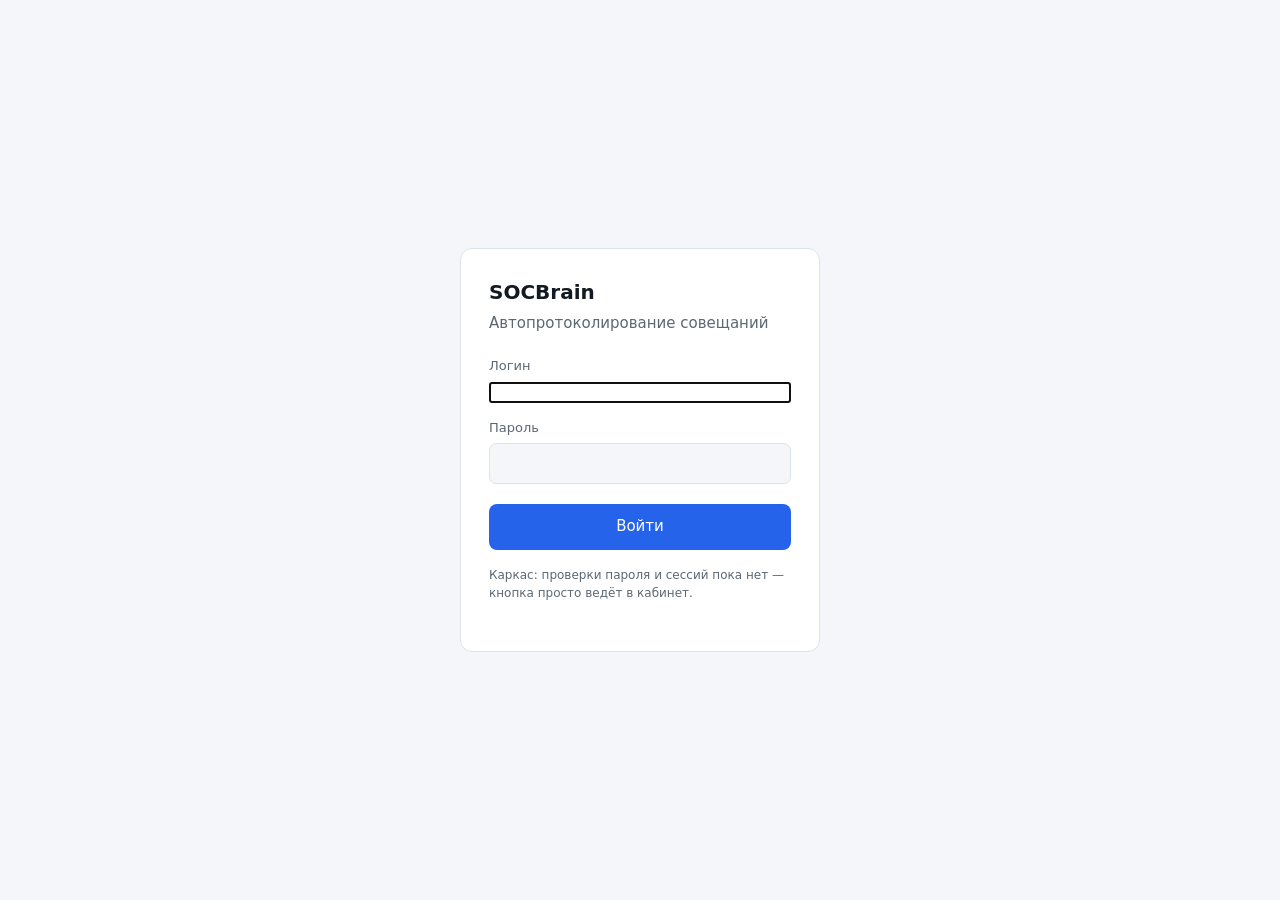
==== frontend/login.html @ 2930f0df "Add temporary static frontend skeleton" ====
<!doctype html>
<html lang="ru">
<head>
<meta charset="utf-8">
<meta name="viewport" content="width=device-width, initial-scale=1">
<title>Вход · SOCBrain</title>
<link rel="stylesheet" href="css/style.css">
</head>
<body class="login-shell">

<form action="index.html" method="get">
  <h1>SOCBrain</h1>
  <p class="sub">Автопротоколирование совещаний</p>

  <label for="u">Логин</label>
  <input id="u" name="username" autocomplete="username" autofocus>

  <label for="p">Пароль</label>
  <input id="p" name="password" type="password" autocomplete="current-password">

  <button type="submit">Войти</button>

  <p class="sub" style="margin-top:16px;font-size:12px;">
    Каркас: проверки пароля и сессий пока нет — кнопка просто ведёт в кабинет.
  </p>
</form>

</body>
</html>
---- frontend/css/style.css ----
/* SOCBrain — каркас фронта, структурно взят из aster_zapis
   (server/internal/web/templates), переименован и адаптирован под
   протоколы совещаний. Пока статика без бэкенда: логина/сессий нет. */

:root {
  --bg:#f4f6f9; --card:#fff; --line:#dde3ea; --text:#141a21;
  --muted:#5c6773; --accent:#2563eb; --accent2:#7c3aed;
  --warn:#c2620a; --bad:#c0332b; --ok:#0a7a4b;
  --tint:#eef4ff; --tint2:#f5f0ff;
}
@media (prefers-color-scheme: dark) {
  :root {
    --bg:#101418; --card:#1a1f26; --line:#2b323b; --text:#e8ecf2;
    --muted:#94a0ae; --accent:#5b9dff; --accent2:#a78bfa;
    --warn:#e8a84d; --bad:#f5867c; --ok:#4fc78d;
    --tint:#16202e; --tint2:#1d1a2e;
  }
}
* { box-sizing:border-box; }
body { margin:0; background:var(--bg); color:var(--text);
       font:15px/1.55 system-ui, -apple-system, "Segoe UI", Roboto, sans-serif; }

/* Верхняя панель: слева — куда ходят каждый день (Дашборд/Совещания/
   Поручения), справа, рядом с выходом — Настройки и учётная запись. */
.side { background:var(--card); border-bottom:1px solid var(--line);
        padding:0 28px; display:flex; align-items:center; gap:2px;
        flex-wrap:wrap; }
.side .brand { padding:12px 16px 12px 0; font-weight:600; white-space:nowrap;
               background:linear-gradient(135deg,var(--accent),var(--accent2));
               -webkit-background-clip:text; background-clip:text; color:transparent; }
.side .brand small { display:block; font-weight:400; font-size:11px;
                      background:none; -webkit-text-fill-color:var(--muted); color:var(--muted); }
.side a { padding:16px 12px; color:var(--muted); text-decoration:none;
          border-bottom:2px solid transparent; white-space:nowrap; }
.side a:hover { color:var(--text); }
.side a.on { color:var(--text); border-bottom-color:var(--accent); }
.side .bottom { margin-left:auto; display:flex; align-items:center; gap:2px; }
.side .who { padding:0 4px 0 14px; font-size:13px; color:var(--muted);
             display:flex; align-items:center; gap:8px; white-space:nowrap; }

main { max-width:none; margin:0; padding:26px 28px 60px; }
.note, pre, p.sub { max-width:96ch; }

@media (max-width: 720px) {
  .side .bottom { margin-left:0; }
  .side .brand small { display:none; }
}

h1 { font-size:20px; margin:0 0 4px; }
h2 { font-size:15px; margin:28px 0 10px; text-transform:uppercase;
     letter-spacing:.05em; color:var(--muted); }
.sub { color:var(--muted); margin:0 0 20px; }
.cards { display:grid; grid-template-columns:repeat(auto-fit,minmax(160px,1fr)); gap:12px; }
.card { background:var(--card); border:1px solid var(--line); border-radius:12px;
        padding:15px 17px; position:relative; overflow:hidden; }
.card::before { content:""; position:absolute; inset:0 0 auto 0; height:3px;
                background:linear-gradient(90deg,var(--accent),var(--accent2)); opacity:.75; }
.card.danger::before { background:var(--bad); }
.card.ok::before { background:var(--ok); }
.card .n { font-size:27px; font-weight:650; letter-spacing:-.01em; }
.card .l { color:var(--muted); font-size:13px; margin-top:2px; }
.grid2 { display:grid; grid-template-columns:repeat(auto-fit,minmax(320px,1fr)); gap:20px; }
table { width:100%; border-collapse:collapse; background:var(--card);
        border:1px solid var(--line); border-radius:10px; overflow:hidden; }
.scroll { overflow-x:auto; }
th,td { padding:9px 12px; text-align:left; border-bottom:1px solid var(--line);
        font-size:14px; white-space:nowrap; }
th { color:var(--muted); font-weight:600; font-size:12px; text-transform:uppercase;
     letter-spacing:.04em; background:var(--tint); }
tbody tr:hover td, tr:hover td { background:var(--tint); }
tr:last-child td { border-bottom:none; }
td.wrap, th.wrap { white-space:normal; }

td.gist { white-space:normal; min-width:320px; max-width:520px; cursor:pointer; }
td.gist .clip { display:-webkit-box; -webkit-line-clamp:2; -webkit-box-orient:vertical;
                overflow:hidden; }
td.gist.open .clip { display:block; overflow:visible; }
td.gist .more { display:block; font-size:11px; color:var(--accent); margin-top:4px;
                text-transform:uppercase; letter-spacing:.03em; }
td.gist:not(.open) .more::after { content:"читать целиком"; }
td.gist.open .more::after { content:"свернуть"; }
.right { text-align:right; }
.bar { height:7px; border-radius:4px; min-width:3px;
       background:linear-gradient(90deg,var(--accent),var(--accent2)); }
form.inline { display:inline; }
input[type=text], input[type=password], input[type=date], input[type=email],
input[type=search], select, textarea {
    padding:8px 10px; border:1px solid var(--line); border-radius:7px;
    background:var(--bg); color:var(--text); font:inherit; }
textarea { width:100%; font-family:ui-monospace,SFMono-Regular,Consolas,monospace;
           font-size:13px; line-height:1.5; }
button, .btn { padding:8px 15px; border:1px solid transparent; border-radius:8px;
         background:var(--accent); color:#fff; font:inherit; font-weight:500;
         cursor:pointer; transition:filter .12s; text-decoration:none; display:inline-block; }
button:hover, .btn:hover { filter:brightness(1.08); color:#fff; }
button.ghost, .btn.ghost { background:transparent; color:var(--muted); border-color:var(--line); font-weight:400; }
button.ghost:hover, .btn.ghost:hover { color:var(--text); border-color:var(--accent); filter:none; }

.toolbar { display:flex; align-items:center; gap:10px; margin:0 0 16px; flex-wrap:wrap; }
.note { padding:13px 16px; border-radius:10px; margin:0 0 18px;
        border:1px solid var(--line); background:var(--card);
        border-left:3px solid var(--accent); }
.note.warn { border-left-color:var(--warn); color:var(--warn); }
.note.bad { border-left-color:var(--bad); color:var(--bad); }
.note.ok { border-left-color:var(--ok); color:var(--ok); }
code { font-family:ui-monospace,SFMono-Regular,Consolas,monospace; font-size:13px;
       background:var(--bg); padding:2px 6px; border-radius:5px; }
pre { background:var(--card); border:1px solid var(--line); border-radius:10px;
      padding:14px 16px; overflow-x:auto; white-space:pre-wrap; word-break:break-word;
      font-size:14px; line-height:1.6; }

/* Совещание по репликам. .chair — председатель/ведущий, чтобы взгляд
   сразу находил, кто раздаёт поручения; остальные — обычные реплики. */
.dialog { display:flex; flex-direction:column; gap:8px; margin-bottom:20px; }
.dialog .line { display:flex; gap:12px; align-items:baseline;
                background:var(--card); border:1px solid var(--line);
                border-radius:10px; padding:10px 14px; line-height:1.55; }
.dialog .who { flex:0 0 160px; font-size:12px; color:var(--muted); }
.dialog .say { flex:1; word-break:break-word; }
.dialog .chair { border-left:3px solid var(--accent); }
.dialog .chair .who { color:var(--accent); font-weight:600; }
.dialog .member { border-left:3px solid var(--line); }
@media (max-width:640px) {
  .dialog .line { flex-direction:column; gap:2px; }
  .dialog .who { flex:none; }
}
.muted { color:var(--muted); }
.filters { display:flex; gap:8px; flex-wrap:wrap; align-items:end; margin-bottom:18px; }
.filters label { display:block; font-size:12px; color:var(--muted); margin-bottom:4px; }
.tag { display:inline-block; padding:2px 9px; border-radius:20px; font-size:12px;
       border:1px solid var(--line); color:var(--muted); background:var(--bg); }
.tag.bad { border-color:var(--bad); color:var(--bad); }
.tag.warn { border-color:var(--warn); color:var(--warn); }
.tag.ok { border-color:var(--ok); color:var(--ok); }
a { color:var(--accent); }
footer { padding:0 28px 30px; color:var(--muted); font-size:12px; }

/* ---- login ---- */
.login-shell { min-height:100vh; display:grid; place-items:center; }
.login-shell form { background:var(--card); border:1px solid var(--line); border-radius:12px;
                     padding:28px; width:min(360px,92vw); }
.login-shell label { display:block; font-size:13px; color:var(--muted); margin:14px 0 5px; }
.login-shell input { width:100%; }
.login-shell button { width:100%; margin-top:20px; padding:10px; }
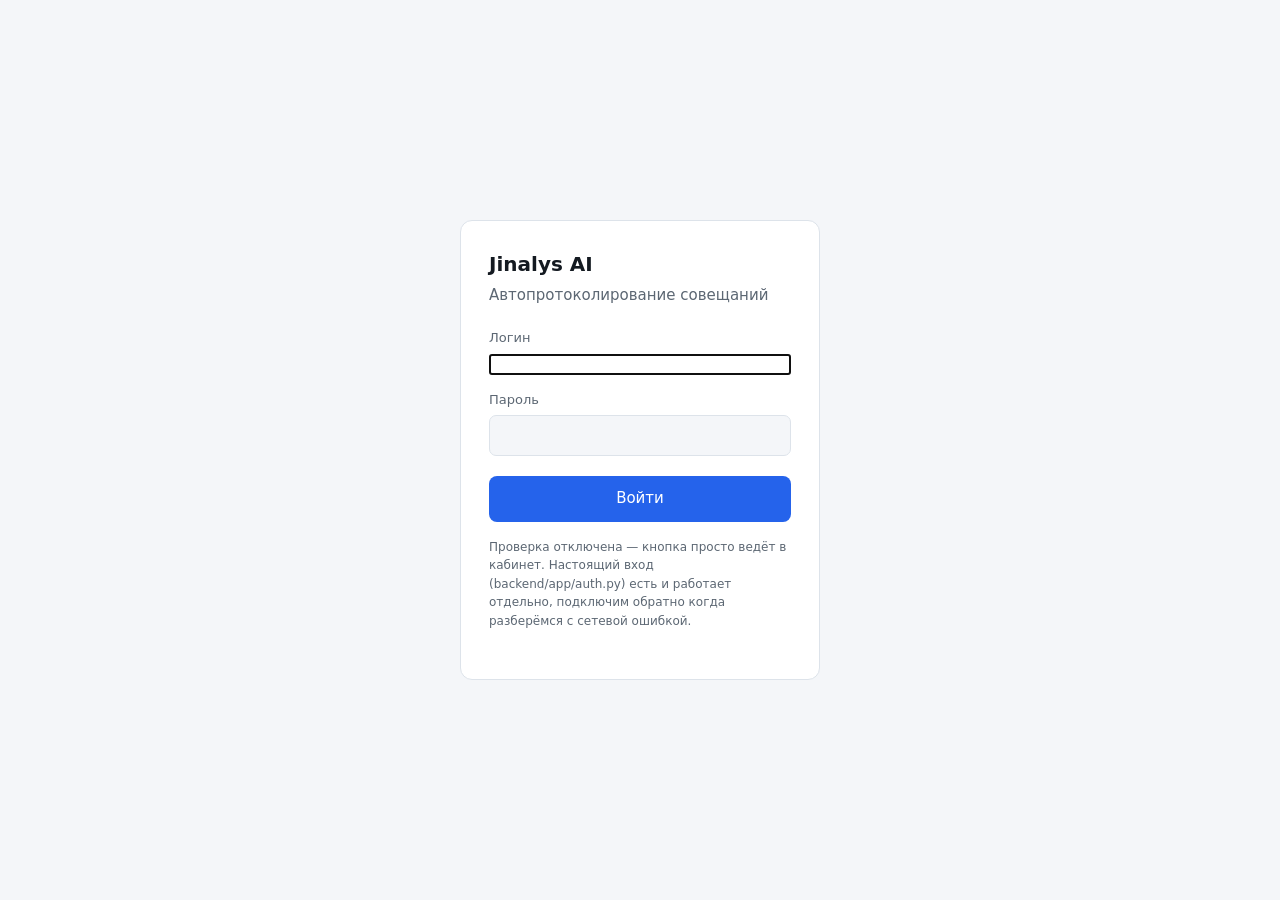
==== commit 1509168e: "Rename product to Jinalys AI; add task extraction and reviewer README Backend: task extraction from " ====
--- a/frontend/login.html
+++ b/frontend/login.html
@@ -3,13 +3,13 @@
 <head>
 <meta charset="utf-8">
 <meta name="viewport" content="width=device-width, initial-scale=1">
-<title>Вход · SOCBrain</title>
+<title>Вход · Jinalys AI</title>
 <link rel="stylesheet" href="css/style.css">
 </head>
 <body class="login-shell">
 
 <form action="index.html" method="get">
-  <h1>SOCBrain</h1>
+  <h1>Jinalys AI</h1>
   <p class="sub">Автопротоколирование совещаний</p>
 
   <label for="u">Логин</label>
@@ -21,7 +21,9 @@
   <button type="submit">Войти</button>
 
   <p class="sub" style="margin-top:16px;font-size:12px;">
-    Каркас: проверки пароля и сессий пока нет — кнопка просто ведёт в кабинет.
+    Проверка отключена — кнопка просто ведёт в кабинет. Настоящий вход
+    (backend/app/auth.py) есть и работает отдельно, подключим обратно
+    когда разберёмся с сетевой ошибкой.
   </p>
 </form>
 
--- a/frontend/css/style.css
+++ b/frontend/css/style.css
@@ -135,6 +135,31 @@
 a { color:var(--accent); }
 footer { padding:0 28px 30px; color:var(--muted); font-size:12px; }
 
+/* ---- settings: заголовок + узкая вкладочная панель + контент,
+   по образцу app__header/.nav/.content из стенда Promt_master,
+   только без React — вкладки переключает data-tab-target/data-tab-step. ---- */
+.settings-shell { display:grid; grid-template-columns:250px 1fr; gap:28px; align-items:start; }
+.settings-nav { display:flex; flex-direction:column; gap:1px;
+                background:var(--card); border:1px solid var(--line); border-radius:10px;
+                padding:8px; max-height:calc(100vh - 120px); overflow-y:auto; }
+.settings-nav-group { padding:14px 12px 4px; font-size:11px; font-weight:600; color:var(--muted);
+                       text-transform:uppercase; letter-spacing:.05em; }
+.settings-nav-group:first-child { padding-top:4px; }
+.settings-nav button { display:block; width:100%; text-align:left; padding:8px 12px;
+                        border-radius:7px; background:none; border:0; color:var(--muted);
+                        font:inherit; font-size:13.5px; font-weight:400; cursor:pointer; }
+.settings-nav button:hover { background:var(--tint); color:var(--text); filter:none; }
+.settings-nav button.active { background:var(--tint); color:var(--accent); font-weight:600; }
+.settings-panel { display:none; }
+.settings-panel.active { display:block; }
+.stub-note { font-size:12px; color:var(--muted); background:var(--tint2);
+             border:1px dashed var(--line); border-radius:8px; padding:8px 12px; margin-top:10px; }
+@media (max-width:820px) {
+  .settings-shell { grid-template-columns:1fr; }
+  .settings-nav { flex-direction:row; flex-wrap:wrap; max-height:none; }
+  .settings-nav-group { flex-basis:100%; }
+}
+
 /* ---- login ---- */
 .login-shell { min-height:100vh; display:grid; place-items:center; }
 .login-shell form { background:var(--card); border:1px solid var(--line); border-radius:12px;
@@ -142,3 +167,48 @@
 .login-shell label { display:block; font-size:13px; color:var(--muted); margin:14px 0 5px; }
 .login-shell input { width:100%; }
 .login-shell button { width:100%; margin-top:20px; padding:10px; }
+
+/* ---- внешний вид из настроек (js/theme.js ставит атрибуты на <html>) ---- */
+:root[data-theme="dark"] {
+  --bg:#101418; --card:#1a1f26; --line:#2b323b; --text:#e8ecf2;
+  --muted:#94a0ae; --accent:#5b9dff; --accent2:#a78bfa;
+  --warn:#e8a84d; --bad:#f5867c; --ok:#4fc78d;
+  --tint:#16202e; --tint2:#1d1a2e;
+  color-scheme: dark;
+}
+:root[data-theme="light"] {
+  --bg:#f4f6f9; --card:#fff; --line:#dde3ea; --text:#141a21;
+  --muted:#5c6773; --accent:#2563eb; --accent2:#7c3aed;
+  --warn:#c2620a; --bad:#c0332b; --ok:#0a7a4b;
+  --tint:#eef4ff; --tint2:#f5f0ff;
+  color-scheme: light;
+}
+:root[data-font="115"] body { font-size:17.25px; }
+:root[data-font="130"] body { font-size:19.5px; }
+:root[data-font="115"] th, :root[data-font="115"] td { font-size:16px; }
+:root[data-font="130"] th, :root[data-font="130"] td { font-size:18px; }
+:root[data-font="115"] h1 { font-size:23px; }
+:root[data-font="130"] h1 { font-size:26px; }
+:root[data-density="compact"] th, :root[data-density="compact"] td { padding:5px 9px; }
+:root[data-density="compact"] .card { padding:10px 13px; }
+:root[data-density="compact"] .dialog .line { padding:6px 10px; }
+:root[data-contrast="high"] { --line:#8a95a3; --muted:#3d4650; }
+:root[data-contrast="high"][data-theme="dark"] { --line:#6b7684; --muted:#c3ccd6; }
+:root[data-motion="reduce"] *, :root[data-motion="reduce"] *::before { transition:none !important; animation:none !important; }
+
+/* ---- формы настроек ---- */
+.form { display:grid; grid-template-columns:minmax(180px,260px) 1fr; gap:10px 18px; align-items:start;
+        background:var(--card); border:1px solid var(--line); border-radius:10px; padding:16px 18px; margin-bottom:14px; }
+.form > label { padding-top:8px; font-weight:500; }
+.form > label small { display:block; font-weight:400; color:var(--muted); font-size:12px; line-height:1.4; }
+.form .field input[type=text], .form .field input[type=number], .form .field select, .form .field textarea { width:100%; max-width:520px; }
+.form .field .src { font-size:11px; color:var(--muted); margin-top:3px; }
+.form .field .err { font-size:12px; color:var(--bad); margin-top:3px; }
+.form .actions { grid-column:1 / -1; display:flex; gap:10px; align-items:center; flex-wrap:wrap; }
+.seg-choice { display:inline-flex; border:1px solid var(--line); border-radius:8px; overflow:hidden; }
+.seg-choice label { padding:7px 14px; cursor:pointer; color:var(--muted); border-right:1px solid var(--line); margin:0; }
+.seg-choice label:last-child { border-right:none; }
+.seg-choice input { display:none; }
+.seg-choice input:checked + span { color:var(--accent); font-weight:600; }
+.switch { display:inline-flex; align-items:center; gap:8px; padding-top:7px; cursor:pointer; }
+@media (max-width:720px) { .form { grid-template-columns:1fr; } .form > label { padding-top:0; } }
